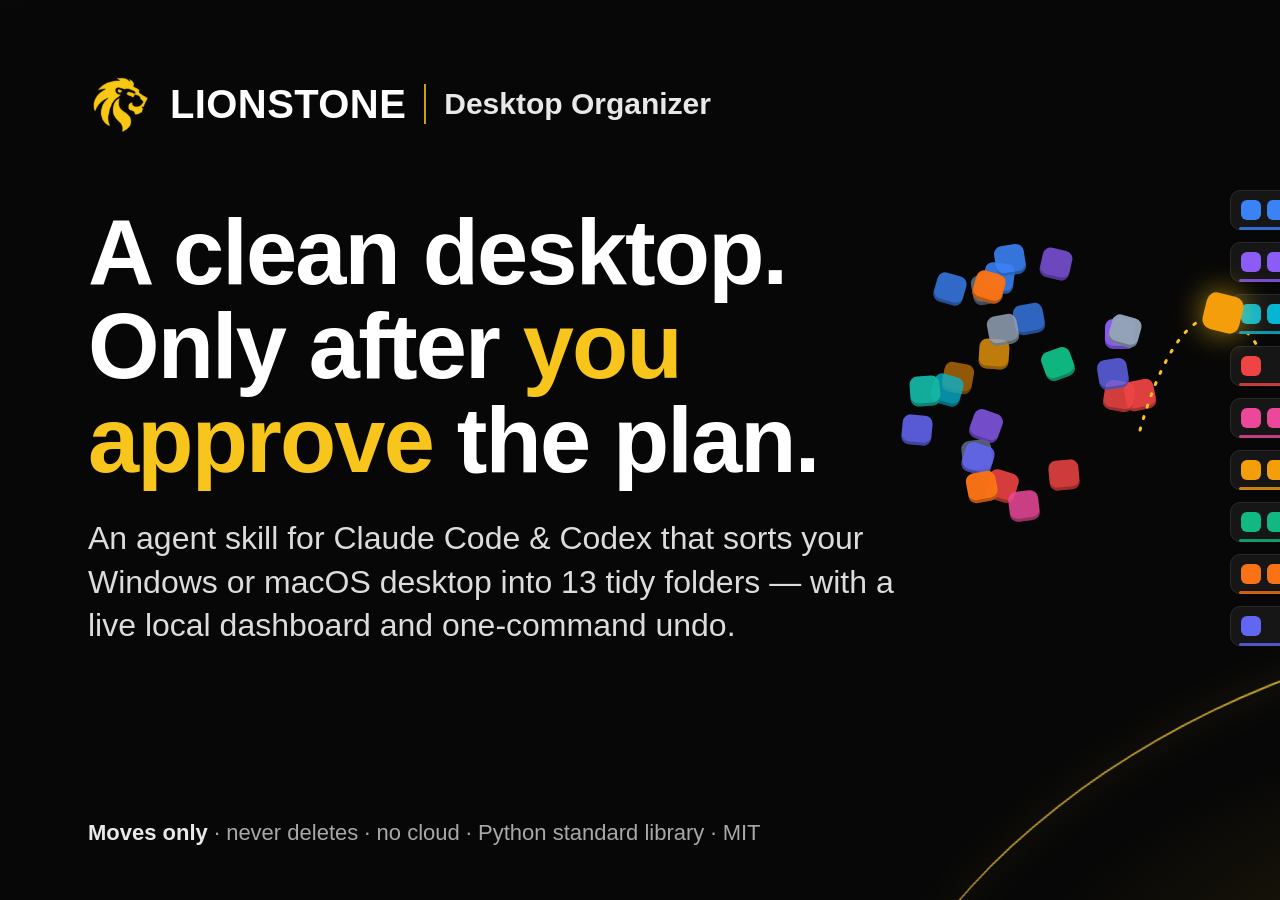
==== docs/promo/src/promo.html @ a6e74f82 "Desktop Organizer by Lionstone: first release A portable Claude Code / Codex skill that tidies the r" ====
<!doctype html>
<html lang="en">
<head>
<meta charset="utf-8">
<title>Desktop Organizer by Lionstone — promo</title>
<style>
  :root {
    --bg: #070707; --ink: #ffffff; --muted: #b9b9b9; --gold: #f8c51c; --gold2: #ffd84d;
    --card: #121212; --line: #262626;
  }
  * { box-sizing: border-box; margin: 0; }
  html, body { background: var(--bg); }
  body { font-family: "Segoe UI Variable Display", "Segoe UI", "SF Pro Display", -apple-system, "Helvetica Neue", Arial, sans-serif; color: var(--ink); }
  .slide { position: relative; width: 1600px; height: 900px; overflow: hidden; padding: 72px 88px; display: none; background: var(--bg); }
  .slide.on { display: block; }
  .slide.social { width: 1280px; height: 640px; padding: 56px 68px; }
  .glow::before {
    content: ""; position: absolute; inset: 0; pointer-events: none;
    background:
      radial-gradient(1200px 520px at 108% 112%, rgba(248, 197, 28, .20), transparent 60%),
      radial-gradient(700px 300px at -10% -20%, rgba(248, 197, 28, .07), transparent 70%);
  }
  .arc { position: absolute; right: -260px; bottom: -420px; width: 1300px; height: 900px; border-radius: 50%;
         border-top: 2px solid rgba(255, 210, 70, .75); filter: drop-shadow(0 0 14px rgba(248, 197, 28, .7)); transform: rotate(-18deg); }
  .brandrow { display: flex; align-items: center; gap: 18px; position: relative; }
  .brandrow img { width: 64px; height: 64px; }
  .brandrow .word { font-weight: 800; font-size: 40px; letter-spacing: .01em; }
  .brandrow .bar { width: 2px; height: 40px; background: var(--gold); opacity: .8; }
  .brandrow .prod { font-weight: 700; font-size: 30px; color: #e8e8e8; }
  h1 { font-weight: 800; font-size: 92px; line-height: 1.02; letter-spacing: -.02em; position: relative; }
  h1.mid { font-size: 76px; }
  .gold { color: var(--gold); }
  .sub { font-size: 32px; color: #dcdcdc; line-height: 1.35; position: relative; }
  .chips { display: flex; flex-wrap: wrap; gap: 12px; position: relative; }
  .chip { border: 1px solid #3a3a3a; border-radius: 999px; padding: 10px 20px; font-size: 22px; color: #e6e6e6; background: rgba(255,255,255,.03); }
  .chip b { color: var(--gold); font-weight: 700; }
  .rule { display: flex; align-items: center; gap: 26px; font-weight: 800; font-size: 40px; color: var(--gold); position: relative; }
  .rule::before, .rule::after { content: ""; height: 2px; width: 220px; background: linear-gradient(90deg, transparent, var(--gold)); }
  .rule::after { background: linear-gradient(90deg, var(--gold), transparent); }

  /* hero illustration */
  .scene { position: absolute; right: 70px; top: 190px; width: 640px; height: 560px; }
  .cloud { position: absolute; left: 0; top: 40px; width: 270px; height: 330px; }
  .b { position: absolute; width: 30px; height: 30px; border-radius: 8px; box-shadow: inset 0 -3px 0 rgba(0,0,0,.25); }
  .shelfcol { position: absolute; right: 0; top: 0; width: 300px; display: flex; flex-direction: column; gap: 12px; }
  .sh { height: 40px; border-radius: 10px; background: #161616; border: 1px solid #2a2a2a; display: flex; align-items: center; gap: 6px; padding: 0 10px; position: relative; }
  .sh::after { content: ""; position: absolute; left: 8px; right: 8px; bottom: -1px; height: 3px; border-radius: 3px; background: var(--c); opacity: .8; }
  .sh i { width: 20px; height: 20px; border-radius: 6px; background: var(--c); display: block; }
  .flight { position: absolute; left: 250px; top: 120px; width: 120px; height: 160px; }
  .flight svg { overflow: visible; }

  /* framed screenshot */
  .frame { position: absolute; border-radius: 22px; overflow: hidden; border: 1px solid #333;
           box-shadow: 0 0 0 6px rgba(248,197,28,.08), 0 30px 80px rgba(0,0,0,.6), 0 0 60px rgba(248,197,28,.18); background: #f6f7fb; }
  .frame img { display: block; width: 100%; }
  .label { position: absolute; font-size: 20px; font-weight: 700; color: #111; background: var(--gold); padding: 6px 14px; border-radius: 999px; }

  /* steps */
  .steps { position: relative; display: grid; grid-template-columns: repeat(5, 1fr); gap: 18px; }
  .step { background: var(--card); border: 1px solid var(--line); border-radius: 22px; padding: 26px 24px 28px; min-height: 330px; }
  .step .n { width: 46px; height: 46px; border-radius: 14px; background: var(--gold); color: #111; font-weight: 800; font-size: 24px; display: grid; place-items: center; }
  .step h3 { font-size: 30px; margin: 22px 0 12px; font-weight: 800; }
  .step p { font-size: 20px; line-height: 1.4; color: var(--muted); }
  .step code { font-family: Consolas, "SF Mono", monospace; color: var(--gold2); font-size: 18px; }
  .arrow { color: var(--gold); }

  /* safety grid */
  .grid { position: relative; display: grid; grid-template-columns: repeat(4, 1fr); gap: 16px; }
  .g { background: var(--card); border: 1px solid var(--line); border-radius: 20px; padding: 24px; min-height: 172px; }
  .g .ic { width: 40px; height: 40px; border-radius: 12px; border: 2px solid var(--gold); display: grid; place-items: center; color: var(--gold); font-weight: 800; font-size: 20px; }
  .g h4 { font-size: 23px; margin: 16px 0 6px; }
  .g p { font-size: 17px; color: var(--muted); line-height: 1.4; }

  .stack { display: flex; flex-direction: column; gap: 30px; position: relative; }
  .foot { position: absolute; left: 88px; bottom: 54px; font-size: 22px; color: #a8a8a8; }
  .foot b { color: #e9e9e9; font-weight: 600; }
</style>
</head>
<body>

<!-- 01 HERO -->
<section class="slide glow" id="hero">
  <div class="arc" style="right: -520px; bottom: -640px;"></div>
  <div class="stack" style="width: 860px">
    <div class="brandrow"><img src="lionstone-mark.png" alt=""><span class="word">LIONSTONE</span><span class="bar"></span><span class="prod">Desktop Organizer</span></div>
    <h1 style="margin-top: 40px">A clean desktop.<br>Only after <span class="gold">you</span><br><span class="gold">approve</span> the plan.</h1>
    <p class="sub">An agent skill for Claude Code &amp; Codex that sorts your Windows or macOS desktop into 13 tidy folders — with a live local dashboard and one-command undo.</p>
  </div>
  <div class="scene" id="scene"></div>
  <p class="foot"><b>Moves only</b> · never deletes · no cloud · Python standard library · MIT</p>
</section>

<!-- 02 DASHBOARD -->
<section class="slide glow" id="dashboard">
  <div class="stack" style="width: 560px">
    <div class="brandrow"><img src="lionstone-mark.png" alt=""><span class="word">LIONSTONE</span></div>
    <h1 class="mid" style="margin-top: 30px">Watch it<br>happen <span class="gold">live.</span></h1>
    <p class="sub" style="font-size: 27px">Files fly to their shelves over ~50 seconds. A box lands only after the move is <b class="gold">verified</b> on disk.</p>
    <div class="chips" style="margin-top: 6px">
      <span class="chip"><b>127.0.0.1</b> only</span>
      <span class="chip">Session key</span>
      <span class="chip">No names or paths</span>
      <span class="chip">Pause · Stop · Undo</span>
    </div>
  </div>
  <div class="frame" style="left: 650px; top: 80px; width: 900px;"><img src="../../images/dashboard-running-en.png" alt=""></div>
</section>

<!-- 03 FLOW -->
<section class="slide glow" id="flow">
  <div class="stack">
    <div class="brandrow"><img src="lionstone-mark.png" alt=""><span class="word">LIONSTONE</span><span class="bar"></span><span class="prod">How it works</span></div>
    <h1 class="mid" style="margin-top: 18px">Five steps. <span class="gold">One approval.</span></h1>
    <div class="steps" style="margin-top: 22px">
      <div class="step"><div class="n">1</div><h3>Detect</h3><p>Finds the <b>real</b> desktop — OneDrive redirects included. Asks you if anything is unclear.</p></div>
      <div class="step"><div class="n">2</div><h3>Plan</h3><p>Reads only the desktop root. 13 categories, SHA-256 duplicates, every skip explained.</p></div>
      <div class="step"><div class="n">3</div><h3>Approve</h3><p>Nothing moves until you write <code>Planı onaylıyorum</code> for that exact plan.</p></div>
      <div class="step"><div class="n">4</div><h3>Start</h3><p>You press <b>Start</b> on the local dashboard. Pause or stop at any time.</p></div>
      <div class="step"><div class="n">5</div><h3>Undo</h3><p>Every move is journaled and verified. One command puts it all back.</p></div>
    </div>
  </div>
</section>

<!-- 04 SAFETY -->
<section class="slide glow" id="safety">
  <div class="stack">
    <div class="brandrow"><img src="lionstone-mark.png" alt=""><span class="word">LIONSTONE</span><span class="bar"></span><span class="prod">Safety first</span></div>
    <h1 class="mid" style="margin-top: 18px">Moves only. <span class="gold">Never deletes.</span></h1>
    <div class="grid" style="margin-top: 22px">
      <div class="g"><div class="ic">✓</div><h4>No overwrites</h4><p>Same name in the target? It gets “ (2)”. Rename is atomic and refuses to replace.</p></div>
      <div class="g"><div class="ic">✓</div><h4>Folders untouched</h4><p>Existing folders, shortcuts, hidden and system files stay exactly where they are.</p></div>
      <div class="g"><div class="ic">✓</div><h4>Busy files skipped</h4><p>Changed in the last 15 min, still downloading, locked or cloud-only? Left alone.</p></div>
      <div class="g"><div class="ic">✓</div><h4>Same drive only</h4><p>No copy-then-delete fallback. If a safe move is impossible, the file is skipped.</p></div>
      <div class="g"><div class="ic">✓</div><h4>Plan is sealed</h4><p>Approval is bound to the plan’s SHA-256. Files that change after approval are not moved.</p></div>
      <div class="g"><div class="ic">✓</div><h4>Crash-safe journal</h4><p>Intent and result are written for every file, and reconciled after a crash.</p></div>
      <div class="g"><div class="ic">✓</div><h4>Careful undo</h4><p>Checks size, time, file id and fingerprint. An occupied spot is reported, not overwritten.</p></div>
      <div class="g"><div class="ic">✓</div><h4>Stays on your PC</h4><p>No API, no telemetry, no CDN. Nothing about your files leaves the computer.</p></div>
    </div>
  </div>
</section>

<!-- 05 BILINGUAL + RESUME -->
<section class="slide glow" id="bilingual">
  <div class="stack" style="width: 620px">
    <div class="brandrow"><img src="lionstone-mark.png" alt=""><span class="word">LIONSTONE</span></div>
    <h1 class="mid" style="margin-top: 30px">Türkçe <span class="gold">&amp;</span> English.<br>Picks up where<br>it <span class="gold">stopped.</span></h1>
    <p class="sub" style="font-size: 26px">Switch the dashboard language with one click. If a run is cut short — a crash, a closed laptop, a usage limit — reopen it and finish the same approved plan. Files already moved are never touched twice.</p>
  </div>
  <div class="frame" style="left: 760px; top: 70px; width: 700px;"><img src="../../images/dashboard-preview-tr.png" alt=""></div>
  <div class="frame" style="left: 860px; top: 400px; width: 700px;"><img src="../../images/dashboard-done-en.png" alt=""></div>
  <span class="label" style="left: 736px; top: 44px;">TR</span>
  <span class="label" style="left: 836px; top: 374px;">EN</span>
</section>

<!-- SOCIAL PREVIEW 1280x640 -->
<section class="slide social glow" id="social">
  <div class="arc" style="right: -380px; bottom: -520px;"></div>
  <div class="stack" style="gap: 22px; width: 600px">
    <div class="brandrow"><img src="lionstone-mark.png" alt="" style="width: 54px; height: 54px"><span class="word" style="font-size: 34px">LIONSTONE</span></div>
    <h1 style="font-size: 78px; margin-top: 14px">Desktop<br><span class="gold">Organizer</span></h1>
    <p class="sub" style="font-size: 25px">Tidy Windows &amp; macOS desktops with an AI agent — only after you approve the plan. Live dashboard. One-command undo.</p>
    <div class="chips"><span class="chip">Claude Code</span><span class="chip">Codex</span><span class="chip"><b>Never deletes</b></span></div>
  </div>
  <div class="scene" id="scene2" style="right: 30px; top: 110px; transform: scale(.74); transform-origin: right top;"></div>
</section>

<script>
  const COLORS = ['#3b82f6','#8b5cf6','#06b6d4','#ef4444','#ec4899','#f59e0b','#10b981','#f97316','#6366f1','#a16207','#64748b','#94a3b8','#14b8a6'];
  function scene(el) {
    let seed = 7; const r = () => (seed = (seed * 16807) % 2147483647) / 2147483647;
    const cloud = document.createElement('div'); cloud.className = 'cloud';
    for (let i = 0; i < 26; i++) {
      const b = document.createElement('div'); b.className = 'b';
      const a = r() * Math.PI * 2, d = Math.sqrt(r());
      b.style.left = `${120 + Math.cos(a) * d * 120}px`; b.style.top = `${150 + Math.sin(a) * d * 145}px`;
      b.style.background = COLORS[Math.floor(r() * COLORS.length)];
      b.style.transform = `rotate(${(r() - .5) * 40}deg)`; b.style.opacity = (0.75 + r() * .25).toFixed(2);
      cloud.appendChild(b);
    }
    const col = document.createElement('div'); col.className = 'shelfcol';
    const fill = [6, 2, 3, 0, 1, 5, 4, 2, 0, 3, 1, 0, 2];
    COLORS.slice(0, 9).forEach((c, i) => {
      const s = document.createElement('div'); s.className = 'sh'; s.style.setProperty('--c', c);
      for (let k = 0; k < fill[i] + 1; k++) s.appendChild(document.createElement('i'));
      col.appendChild(s);
    });
    const fl = document.createElement('div'); fl.className = 'flight';
    fl.innerHTML = `<svg width="120" height="160"><path d="M0 120 C 40 -20, 90 -10, 120 40" stroke="#f8c51c" stroke-width="3" fill="none" stroke-dasharray="2 10" stroke-linecap="round"/></svg>`;
    const fb = document.createElement('div'); fb.className = 'b';
    fb.style.cssText = 'left: 318px; top: 108px; background: #f59e0b; transform: rotate(14deg) scale(1.25); box-shadow: 0 0 24px rgba(248,197,28,.7)';
    el.append(cloud, fl, col, fb);
  }
  scene(document.getElementById('scene'));
  scene(document.getElementById('scene2'));
  const id = new URLSearchParams(location.search).get('s') || 'hero';
  document.getElementById(id).classList.add('on');
</script>
</body>
</html>
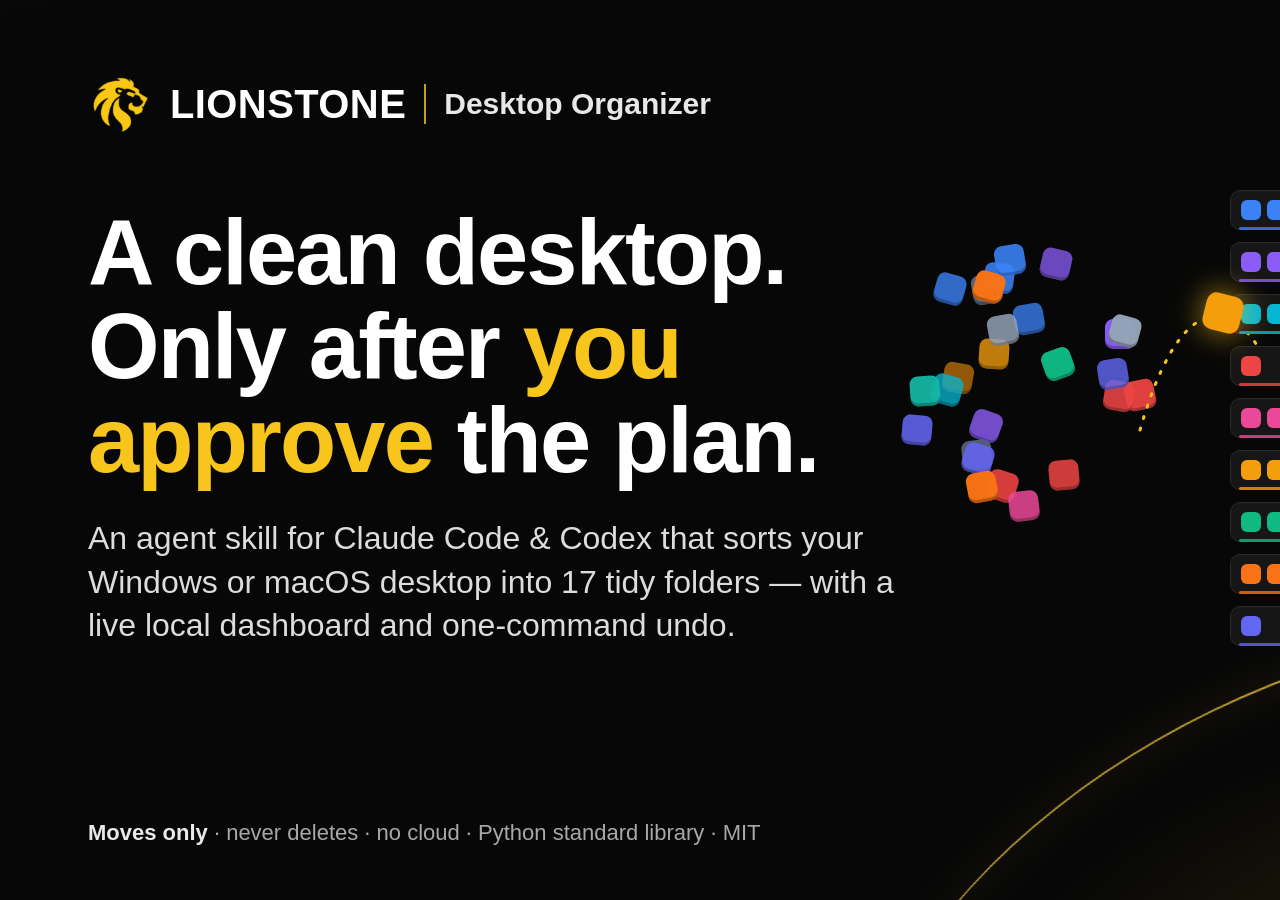
==== commit d94fbd9d: "Give .ai, .eps, .cdr and .psd files their own folders Design files now go to 14_AI Dosyaları, 15_EPS" ====
--- a/docs/promo/src/promo.html
+++ b/docs/promo/src/promo.html
@@ -84,7 +84,7 @@
   <div class="stack" style="width: 860px">
     <div class="brandrow"><img src="lionstone-mark.png" alt=""><span class="word">LIONSTONE</span><span class="bar"></span><span class="prod">Desktop Organizer</span></div>
     <h1 style="margin-top: 40px">A clean desktop.<br>Only after <span class="gold">you</span><br><span class="gold">approve</span> the plan.</h1>
-    <p class="sub">An agent skill for Claude Code &amp; Codex that sorts your Windows or macOS desktop into 13 tidy folders — with a live local dashboard and one-command undo.</p>
+    <p class="sub">An agent skill for Claude Code &amp; Codex that sorts your Windows or macOS desktop into 17 tidy folders — with a live local dashboard and one-command undo.</p>
   </div>
   <div class="scene" id="scene"></div>
   <p class="foot"><b>Moves only</b> · never deletes · no cloud · Python standard library · MIT</p>
@@ -113,7 +113,7 @@
     <h1 class="mid" style="margin-top: 18px">Five steps. <span class="gold">One approval.</span></h1>
     <div class="steps" style="margin-top: 22px">
       <div class="step"><div class="n">1</div><h3>Detect</h3><p>Finds the <b>real</b> desktop — OneDrive redirects included. Asks you if anything is unclear.</p></div>
-      <div class="step"><div class="n">2</div><h3>Plan</h3><p>Reads only the desktop root. 13 categories, SHA-256 duplicates, every skip explained.</p></div>
+      <div class="step"><div class="n">2</div><h3>Plan</h3><p>Reads only the desktop root. 17 categories, SHA-256 duplicates, every skip explained.</p></div>
       <div class="step"><div class="n">3</div><h3>Approve</h3><p>Nothing moves until you write <code>Planı onaylıyorum</code> for that exact plan.</p></div>
       <div class="step"><div class="n">4</div><h3>Start</h3><p>You press <b>Start</b> on the local dashboard. Pause or stop at any time.</p></div>
       <div class="step"><div class="n">5</div><h3>Undo</h3><p>Every move is journaled and verified. One command puts it all back.</p></div>
